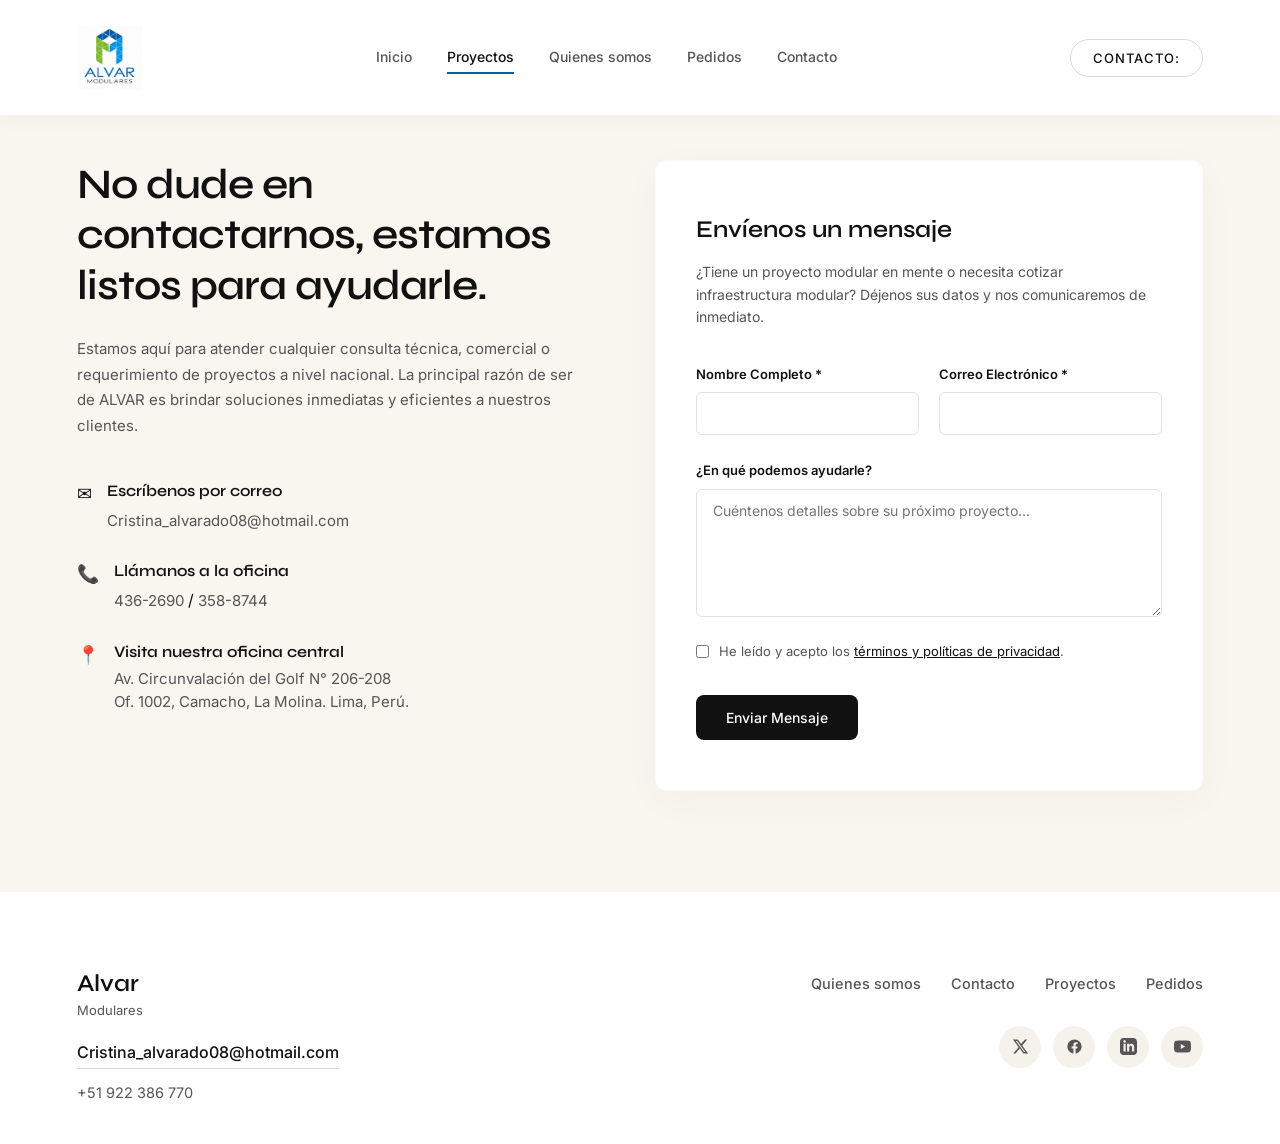
==== contacto.html @ 0c83dfc9 "Primer commit de mi web" ====
<!DOCTYPE html>
<html lang="es">
<head>
    <meta charset="UTF-8">
    <meta name="viewport" content="width=device-width, initial-scale=1.0">
    <title>Contacto – ALVAR MODULARES</title>
    <link rel="stylesheet" href="css/estilo.css">
    <link href="https://fonts.googleapis.com/css2?family=Inter:wght@300;400;500&family=Syne:wght@400;500;600&display=swap" rel="stylesheet">
</head>
<body>

    <header class="navbar">
    <a href="index.html" class="logo">
        <img src="img/alvarmodular.jpeg" alt="Alvar Modulares" class="logo-img" style="mix-blend-mode: multiply;">
    </a>
    <nav class="nav-links">
        <a href="index.html">Inicio</a>
        <a href="proyecto.html" class="active">Proyectos</a> <a href="somos.html">Quienes somos</a>  
        <a href="#">Pedidos</a>
        <a href="contacto.html">Contacto</a>
    </nav>
    <button class="menu-toggle" aria-label="Abrir menú">
        <span class="bar"></span>
        <span class="bar"></span>
        <span class="bar"></span>
    </button>
    <div class="nav-cta">
        <a href="tel:4362690" class="btn-call">contacto:</a>
    </div>
</header>

    <main class="contact-main-wrapper">
        <div class="contact-grid-clean">
            
            <div class="contact-info-column fade-in">
                <h2>No dude en contactarnos, estamos listos para ayudarle.</h2>
                <p class="contact-lead-text">
                    Estamos aquí para atender cualquier consulta técnica, comercial o requerimiento de proyectos a nivel nacional. La principal razón de ser de ALVAR es brindar soluciones inmediatas y eficientes a nuestros clientes.
                </p>
                
                <div class="info-details-list">
                    <div class="info-detail-card">
                        <div class="detail-icon">✉</div>
                        <div class="detail-text">
                            <h4>Escríbenos por correo</h4>
                            <a href="mailto:Cristina_alvarado08@hotmail.com">Cristina_alvarado08@hotmail.com</a>
                        </div>
                    </div>
                    
                    <div class="info-detail-card">
                        <div class="detail-icon">📞</div>
                        <div class="detail-text">
                            <h4>Llámanos a la oficina</h4>
                            <a href="tel:4362690">436-2690</a> / <a href="tel:3588744">358-8744</a>
                        </div>
                    </div>
                    
                    <div class="info-detail-card">
                        <div class="detail-icon">📍</div>
                        <div class="detail-text">
                            <h4>Visita nuestra oficina central</h4>
                            <p>Av. Circunvalación del Golf N° 206-208<br>Of. 1002, Camacho, La Molina. Lima, Perú.</p>
                        </div>
                    </div>
                </div>
            </div>

            <div class="contact-form-column fade-in">
                <div class="form-white-card">
                    <h3>Envíenos un mensaje</h3>
                    <p class="form-instruction">¿Tiene un proyecto modular en mente o necesita cotizar infraestructura modular? Déjenos sus datos y nos comunicaremos de inmediato.</p>
                    
                    <form action="#" class="clean-inputs-form">
                        <div class="form-inputs-row">
                            <div class="input-group-clean">
                                <label for="your-name">Nombre Completo *</label>
                                <input type="text" id="your-name" required>
                            </div>
                            <div class="input-group-clean">
                                <label for="your-email">Correo Electrónico *</label>
                                <input type="email" id="your-email" required>
                            </div>
                        </div>

                        <div class="input-group-clean" style="margin-top: 25px;">
                            <label for="your-message">¿En qué podemos ayudarle?</label>
                            <textarea id="your-message" rows="6" placeholder="Cuéntenos detalles sobre su próximo proyecto..."></textarea>
                        </div>

                        <div class="privacy-checkbox-wrapper">
                            <input type="checkbox" id="privacy-check" required>
                            <label for="privacy-check">He leído y acepto los <a href="#">términos y políticas de privacidad</a>.</label>
                        </div>

                        <button type="submit" class="btn-send-message">Enviar Mensaje</button>
                    </form>
                </div>
            </div>

        </div>
    </main>

    <footer class="site-footer">
        <div class="footer-container">
            <div class="footer-left">
                <div class="footer-logo">
                    Alvar<br><span>Modulares</span>
                </div>
                <div class="footer-contact">
                    <a href="mailto:Cristina_alvarado08@hotmail.com" class="footer-link-underline">Cristina_alvarado08@hotmail.com</a>
                    <a href="tel:4362690" class="footer-phone">+51 922 386 770</a>
                </div>
            </div>
            <div class="footer-right">
                <nav class="footer-nav">
                    <a href="somos.html">Quienes somos</a>  
                    <a href="contacto.html">Contacto</a>
                    <a href="proyecto.html">Proyectos</a> 
                    <a href="#">Pedidos</a>
                </nav>
                <div class="footer-socials">
                    <a href="#" aria-label="X">
                        <svg viewBox="0 0 24 24" fill="currentColor"><path d="M18.244 2.25h3.308l-7.227 8.26 8.502 11.24H16.17l-5.214-6.817L4.99 21.75H1.68l7.73-8.835L1.254 2.25H8.08l4.713 6.231zm-1.161 17.52h1.833L7.084 4.126H5.117z"/></svg>
                    </a>
                    <a href="#" aria-label="Facebook">
                        <svg viewBox="0 0 24 24" fill="currentColor"><path d="M22 12c0-5.523-4.477-10-10-10S2 6.477 2 12c0 4.991 3.657 9.128 8.438 9.878v-6.987h-2.54V12h2.54V9.797c0-2.506 1.492-3.89 3.777-3.89 1.094 0 2.238.195 2.238.195v2.46h-1.26c-1.243 0-1.63.771-1.63 1.562V12h2.773l-.443 2.89h-2.33v6.988C18.343 21.128 22 16.991 22 12z"/></svg>
                    </a>
                    <a href="#" aria-label="LinkedIn">
                        <svg viewBox="0 0 24 24" fill="currentColor"><path d="M19 0h-14c-2.761 0-5 2.239-5 5v14c0 2.761 2.239 5 5 5h14c2.762 0 5-2.239 5-5v-14c0-2.761-2.238-5-5-5zm-11 19h-3v-11h3v11zm-1.5-12.268c-.966 0-1.75-.79-1.75-1.764s.784-1.764 1.75-1.764 1.75.79 1.75 1.764-.783 1.764-1.75 1.764zm13.5 12.268h-3v-5.604c0-3.368-4-3.113-4 0v5.604h-3v-11h3v1.765c1.396-2.586 7-2.777 7 2.476v6.759z"/></svg>
                    </a>
                    <a href="#" aria-label="YouTube">
                        <svg viewBox="0 0 24 24" fill="currentColor"><path d="M23.498 6.186a3.016 3.016 0 0 0-2.122-2.136C19.505 3.545 12 3.545 12 3.545s-7.505 0-9.377.505A3.017 3.017 0 0 0 .502 6.186C0 8.07 0 12 0 12s0 3.93 .502 5.814a3.016 3.016 0 0 0 2.122 2.136c1.871.505 9.376.505 9.376.505s7.505 0 9.377-.505a3.015 3.015 0 0 0 2.122-2.136C24 15.93 24 12 24 12s0-3.93-.502-5.814zM9.545 15.568V8.432L15.818 12l-6.273 3.568z"/></svg>
                    </a>
                </div>
            </div>
        </div>
    </footer>

    <script src="js/script.js"></script>
</body>
</html>
---- css/estilo.css ----
/* ==========================================================================
   1. VARIABLES DE MARCA - MODO CLARO PREMIUM (FIEL A TU EJEMPLO)
   ========================================================================== */
:root {
    /* Paleta Cromática del Manual de Identidad de ALVAR */
    --color-azul-principal: #0061A5;  /* Azul corporativo base (C:94 M:64 Y:6) */
    --color-verde-alvar:     #86C326;  /* Verde del lado izquierdo (C:52 M:0 Y:100) */
    --color-celeste-hover:   #0090E0;  /* Celeste brillante para interacciones */
    
    /* Configuración de Luces y Fondos Claros (Como tu captura) */
    --color-bg-light:        #f9f6f0;  /* Fondo hueso/crema suave de la web */
    --color-bg-card:         #ffffff;  /* Tarjetas blancas puras que flotan encima */
    --color-text-dark:       #111111;  /* Títulos y textos principales en negro */
    --color-text-muted:      #555555;  /* Párrafos y descripciones en gris legible */
    
    /* Fuentes Tipográficas */
    --font-headings: 'Syne', sans-serif;
    --font-body: 'Inter', sans-serif;
}

/* ==========================================================================
   2. REINICIO DE ESTILOS & AJUSTES GLOBALES
   ========================================================================== */
* {
    margin: 0;
    padding: 0;
    box-sizing: border-box;
}

html {
    scroll-behavior: smooth;
    background-color: var(--color-bg-light);
}

body {
    font-family: var(--font-body);
    background-color: var(--color-bg-light);
    color: var(--color-text-dark);
    line-height: 1.6;
    overflow-x: hidden;
    -webkit-font-smoothing: antialiased;
}

a {
    color: inherit;
    text-decoration: none;
}

img {
    max-width: 100%;
    height: auto;
    display: block;
}

/* ==========================================================================
   3. MOTOR DE ANIMACIÓN POR SCROLL (JS INTERSECTION OBSERVER)
   ========================================================================== */
.fade-in {
    opacity: 0;
    transform: translateY(30px);
    transition: opacity 0.8s cubic-bezier(0.25, 1, 0.5, 1), 
                transform 0.8s cubic-bezier(0.25, 1, 0.5, 1);
}

.fade-in.visible {
    opacity: 1;
    transform: translateY(0);
}

.fade-in-reveal {
    opacity: 0;
    transform: scale(0.98) translateY(40px);
    transition: opacity 1s cubic-bezier(0.25, 1, 0.5, 1), 
                transform 1s cubic-bezier(0.25, 1, 0.5, 1);
}

.fade-in-reveal.visible {
    opacity: 1;
    transform: scale(1) translateY(0);
}

/* ==========================================================================
   4. BARRA DE NAVEGACIÓN (NAVBAR INTEGRADA EN OSCURO)
   ========================================================================== */
.navbar {
    position: fixed;
    top: 0;
    left: 0;
    width: 100%;
    z-index: 1000;
    display: flex;
    justify-content: space-between;
    align-items: center;
    padding: 25px 6%;
    background-color: #ffffff !important; /* Forzamos blanco puro en todas las páginas */
    box-shadow: 0 2px 20px rgba(0, 0, 0, 0.04); /* Añade una sombra sutil premium para separar del fondo */
    border-bottom: 1px solid rgba(0, 0, 0, 0.05);
}

.logo {
    font-family: var(--font-headings);
    font-size: 20px;
    font-weight: 600;
    line-height: 1;
    letter-spacing: -0.5px;
    color: var(--color-text-dark);
}

.logo span {
    font-size: 11px;
    font-family: var(--font-body);
    font-weight: 400;
    color: var(--color-azul-principal); /* Tu azul corporativo en el logo */
    letter-spacing: 1px;
    text-transform: uppercase;
}

.nav-links {
    display: flex;
    gap: 35px;
}

.nav-links a {
    font-size: 14px;
    font-weight: 500;
    color: var(--color-text-muted);
    transition: color 0.3s ease;
    position: relative;
    padding: 5px 0;
}

.nav-links a:hover, 
.nav-links a.active {
    color: var(--color-text-dark);
}

/* Línea sutil debajo del link activo en tu azul de marca */
.nav-links a.active::after {
    content: '';
    position: absolute;
    bottom: 0;
    left: 0;
    width: 100%;
    height: 2px;
    background-color: var(--color-azul-principal);
}

.btn-call {
    font-size: 13px;
    text-transform: uppercase;
    letter-spacing: 1px;
    color: var(--color-text-dark);
    border: 1px solid rgba(0, 0, 0, 0.15);
    padding: 10px 22px;
    border-radius: 50px;
    transition: background-color 0.3s, border-color 0.3s, color 0.3s;
    font-weight: 500;
}

.btn-call:hover {
    background-color: var(--color-text-dark);
    border-color: var(--color-text-dark);
    color: #ffffff;
}

/* ==========================================================================
   5. SECCIÓN PORTADA (HERO CON CONTRASTE ADAPTADO)
   ========================================================================== */
.hero {
    position: relative;
    height: 100vh;
    display: flex;
    align-items: center;
    padding: 0 6%;
    background-image: linear-gradient(rgba(0, 0, 0, 0.45), rgba(0, 0, 0, 0.35)), 
                      url('../img/inicio.jpg'); /* Ruta corregida para tu estructura */
    background-size: cover;
    background-position: center;
}
.hero-content {
    max-width: 800px;
    z-index: 2;
}

.hero-content .subtitle {
    font-family: var(--font-body);
    font-size: 13px;
    font-weight: 600;
    letter-spacing: 4px;
    color: #ffffff;
    padding: 4px 12px;
    border-radius: 4px;
    display: inline-block;
    margin-bottom: 20px;
    text-transform: uppercase;
}

.hero-content h1 {
    font-family: var(--font-headings);
    font-size: 64px;
    font-weight: 600;
    line-height: 1.1;
    letter-spacing: -2px;
    color: #ffffff;
    margin-bottom: 35px;
    text-shadow: 0 2px 10px rgba(0,0,0,0.2);
}

.btn-discover {
    display: inline-flex;
    align-items: center;
    gap: 15px;
    font-size: 15px;
    font-weight: 500;
    color: #ffffff;
    border-bottom: 1px solid #ffffff;
    padding-bottom: 6px;
    transition: color 0.3s, border-color 0.3s;
}

.btn-discover .arrow {
    transition: transform 0.3s;
}

.btn-discover:hover {
    color: var(--color-verde-alvar);
    border-color: var(--color-verde-alvar);
}

.btn-discover:hover .arrow {
    transform: translateX(5px);
}

/* ==========================================================================
   6. SECCIÓN MISIÓN Y VISIÓN (TARJETAS BLANCAS FLOTANTES)
   ========================================================================== */
.services {
    padding: 120px 6% 80px 6%;
    display: grid;
    grid-template-columns: 1fr 1fr;
    gap: 40px;
    max-width: 1300px;
    margin: 0 auto;
}

.service-card {
    background-color: var(--color-bg-card); /* Blanco puro flotante */
    border: 1px solid rgba(0, 0, 0, 0.03);
    padding: 55px 45px;
    border-radius: 16px;
    display: flex;
    flex-direction: column;
    gap: 20px;
    box-shadow: 0 4px 30px rgba(0, 0, 0, 0.02); /* Sombra sutil premium */
    transition: transform 0.3s cubic-bezier(0.25, 1, 0.5, 1), box-shadow 0.3s;
}

.service-card:hover {
    transform: translateY(-6px);
    box-shadow: 0 15px 40px rgba(0, 97, 165, 0.06); /* Destello sutil azul */
}

.service-icon {
    width: 46px;
    height: 46px;
    color: var(--color-azul-principal); /* Iconos en tu azul real */
    margin-bottom: 10px;
}

.service-text h3 {
    font-family: var(--font-headings);
    font-size: 26px;
    font-weight: 600;
    color: var(--color-text-dark);
    margin-bottom: 14px;
    letter-spacing: -0.5px;
}

.service-text p {
    color: var(--color-text-muted);
    font-size: 15.5px;
    line-height: 1.75;
    font-weight: 400;
}

/* ==========================================================================
   7. SECCIÓN MANIFIESTO OPERATIVO (TEXTOS LIMPIOS Y AMPLIOS)
   ========================================================================== */
.concept {
    padding: 100px 6%;
    background-color: rgba(0, 0, 0, 0.015); /* Contraste sutil */
    border-top: 1px solid rgba(0,0,0,0.02);
    border-bottom: 1px solid rgba(0,0,0,0.02);
}

.concept-container {
    max-width: 1200px;
    margin: 0 auto;
}

.concept-content {
    display: grid;
    grid-template-columns: 1fr 1.1fr;
    gap: 80px;
    align-items: start;
}

.concept-left h2 {
    font-family: var(--font-headings);
    font-size: 44px;
    font-weight: 600;
    line-height: 1.2;
    color: var(--color-text-dark);
    letter-spacing: -1.5px;
}

.concept-right p {
    font-size: 16.5px;
    line-height: 1.85;
    color: var(--color-text-muted);
    font-weight: 400;
}

/* Imagen grande con bordes estilizados */
.reveal-img {
    width: 100%;
    height: 550px;
    object-fit: cover;
    border-radius: 16px;
    box-shadow: 0 10px 40px rgba(0,0,0,0.04);
}

/* ==========================================================================
   8. PORTAFOLIO DE PROYECTOS (TARJETAS INTEGRADAS AL NUEVO LOOK)
   ========================================================================== */
.projects {
    padding: 120px 6%;
    max-width: 1300px;
    margin: 0 auto;
}

.projects-header {
    margin-bottom: 60px;
}

.projects-header h2 {
    font-family: var(--font-headings);
    font-size: 48px;
    font-weight: 600;
    letter-spacing: -1.5px;
    color: var(--color-text-dark);
    margin-bottom: 12px;
}

.projects-header p {
    color: var(--color-text-muted);
    font-size: 16px;
    font-weight: 400;
}

.projects-grid {
    display: grid;
    grid-template-columns: repeat(3, 1fr);
    gap: 30px;
}

.project-card {
    background-color: var(--color-bg-card); /* Tarjeta Blanca */
    border: 1px solid rgba(0, 0, 0, 0.03);
    border-radius: 14px;
    overflow: hidden;
    display: flex;
    flex-direction: column;
    box-shadow: 0 4px 25px rgba(0, 0, 0, 0.015);
    transition: transform 0.3s ease, box-shadow 0.3s;
}

.project-card:hover {
    transform: translateY(-6px);
    box-shadow: 0 15px 35px rgba(0, 0, 0, 0.05);
}

.project-img-container {
    height: 250px;
    overflow: hidden;
}

.project-img-container img {
    width: 100%;
    height: 100%;
    object-fit: cover;
    transition: transform 0.5s ease;
}

.project-card:hover .project-img-container img {
    transform: scale(1.04);
}

.project-content-box {
    padding: 30px;
    display: flex;
    flex-direction: column;
    gap: 15px;
    flex-grow: 1;
}

.project-content-box h3 {
    font-family: var(--font-headings);
    font-size: 21px;
    font-weight: 600;
    color: var(--color-text-dark);
}

.project-content-box p {
    font-size: 14.5px;
    color: var(--color-text-muted);
    font-weight: 400;
    line-height: 1.65;
}

.view-project-link {
    font-size: 13px;
    font-weight: 600;
    text-transform: uppercase;
    letter-spacing: 1px;
    color: var(--color-azul-principal); /* Links en azul corporativo */
    margin-top: auto;
    display: inline-block;
    transition: color 0.3s;
}

.view-project-link:hover {
    color: var(--color-verde-alvar);
}

.projects-footer {
    text-align: center;
    margin-top: 60px;
}

.btn-view-all {
    display: inline-block;
    padding: 15px 38px;
    border: 1px solid var(--color-text-dark);
    background-color: transparent;
    color: var(--color-text-dark);
    border-radius: 50px;
    font-size: 14px;
    font-weight: 600;
    transition: background-color 0.3s, color 0.3s;
}

.btn-view-all:hover {
    background-color: var(--color-text-dark);
    color: #ffffff;
}

/* ==========================================================================
   9. PIE DE PÁGINA CLARO (FOOTER ESTILIZADO)
   ========================================================================== */
.site-footer {
    background-color: #ffffff; /* Footer integrado en blanco puro */
    padding: 80px 6% 40px 6%;
    border-top: 1px solid rgba(0, 0, 0, 0.04);
}

.footer-container {
    max-width: 1300px;
    margin: 0 auto;
    display: flex;
    justify-content: space-between;
    align-items: flex-start;
    flex-wrap: wrap;
    gap: 50px;
}

.footer-logo {
    font-family: var(--font-headings);
    font-size: 24px;
    font-weight: 600;
    line-height: 1;
    color: var(--color-text-dark);
    margin-bottom: 20px;
}

.footer-logo span {
    font-size: 13px;
    font-family: var(--font-body);
    font-weight: 400;
    color: var(--color-text-muted);
}

.footer-contact {
    display: flex;
    flex-direction: column;
    gap: 12px;
}

.footer-link-underline {
    font-size: 16px;
    color: var(--color-text-dark);
    font-weight: 500;
    border-bottom: 1px solid rgba(0, 0, 0, 0.15);
    padding-bottom: 2px;
    display: inline-block;
    transition: color 0.3s, border-color 0.3s;
}

.footer-link-underline:hover {
    color: var(--color-azul-principal);
    border-color: var(--color-azul-principal);
}

.footer-phone {
    font-size: 14.5px;
    color: var(--color-text-muted);
    font-weight: 400;
}

.footer-right {
    display: flex;
    flex-direction: column;
    gap: 30px;
    align-items: flex-end;
}

.footer-nav {
    display: flex;
    gap: 30px;
}

.footer-nav a {
    font-size: 14.5px;
    font-weight: 500;
    color: var(--color-text-muted);
    transition: color 0.3s;
}

.footer-nav a:hover {
    color: var(--color-text-dark);
}

.footer-socials {
    display: flex;
    gap: 12px;
}

.footer-socials a {
    width: 42px;
    height: 42px;
    background-color: #f5f2eb;
    border-radius: 50px;
    display: flex;
    justify-content: center;
    align-items: center;
    color: var(--color-text-muted);
    transition: color 0.3s, background-color 0.3s, transform 0.2s;
}

.footer-socials a svg {
    width: 17px;
    height: 17px;
}

.footer-socials a:hover {
    background-color: var(--color-azul-principal);
    color: #ffffff;
    transform: scale(1.05);
}

/* ==========================================================================
   10. CONTROL RESPONSIVO COMPLETO
   ========================================================================== */
@media (max-width: 992px) {
    .projects-grid { grid-template-columns: repeat(2, 1fr); }
    .hero-content h1 { font-size: 48px; }
    .concept-content { grid-template-columns: 1fr; gap: 40px; }
    .services { grid-template-columns: 1fr; padding: 80px 6% 40px 6%; }
    .footer-right { align-items: flex-start; }
}

@media (max-width: 768px) {
    .navbar { padding: 20px 4%; }
    .nav-links, .nav-cta { display: none; } /* Oculta menú en móviles */
    .projects-grid { grid-template-columns: 1fr; }
    .hero-content h1 { font-size: 36px; }
    .concept-left h2 { font-size: 30px; }
    .footer-nav { flex-direction: column; gap: 15px; }
    .reveal-img { height: 350px; }
    .service-card { padding: 40px 30px; }
}
/* ==========================================================================
   11. DISEÑO EXCLUSIVO: MAQUETACIÓN DE CONTACTO PREMIUM (MODO CLARO)
   ========================================================================== */
.contact-main-wrapper {
    padding: 160px 6% 100px 6%;
    width: 100%;
}

.contact-grid-clean {
    max-width: 1200px;
    margin: 0 auto;
    display: grid;
    grid-template-columns: 1fr 1.1fr; /* Divide la pantalla de forma equilibrada */
    gap: 80px;
    align-items: start;
}

/* Columna Izquierda: Información de la Empresa */
.contact-info-column h2 {
    font-family: var(--font-headings);
    font-size: 42px;
    font-weight: 600;
    line-height: 1.2;
    color: var(--color-text-dark);
    margin-bottom: 25px;
    letter-spacing: -1px;
}

.contact-lead-text {
    font-family: var(--font-body);
    font-size: 15px;
    line-height: 1.7;
    color: var(--color-text-muted);
    margin-bottom: 40px;
}

.info-details-list {
    display: flex;
    flex-direction: column;
    gap: 25px;
}

.info-detail-card {
    display: flex;
    gap: 15px;
    align-items: start;
}

.detail-icon {
    font-size: 18px;
    color: var(--color-text-dark);
    margin-top: 2px;
}

.detail-text h4 {
    font-family: var(--font-headings);
    font-size: 16px;
    font-weight: 600;
    color: var(--color-text-dark);
    margin-bottom: 4px;
}

.detail-text a, .detail-text p {
    font-family: var(--font-body);
    font-size: 15px;
    color: var(--color-text-muted);
    line-height: 1.5;
}

.detail-text a:hover {
    color: var(--color-azul-principal);
    text-decoration: underline;
}

/* Columna Derecha: Tarjeta Blanca Flotante del Formulario */
.form-white-card {
    background-color: var(--color-bg-card) !important; /* Blanco puro */
    border-radius: 12px;
    padding: 50px 40px;
    box-shadow: 0 10px 40px rgba(0, 0, 0, 0.03); /* Sombra suave idéntica al ejemplo */
    border: 1px solid rgba(0, 0, 0, 0.02);
}

.form-white-card h3 {
    font-family: var(--font-headings);
    font-size: 24px;
    font-weight: 600;
    color: var(--color-text-dark);
    margin-bottom: 12px;
}

.form-instruction {
    font-family: var(--font-body);
    font-size: 14px;
    line-height: 1.6;
    color: var(--color-text-muted);
    margin-bottom: 35px;
}

/* Estructuración de los Inputs */
.form-inputs-row {
    display: grid;
    grid-template-columns: 1fr 1fr;
    gap: 20px;
}

.input-group-clean {
    display: flex;
    flex-direction: column;
    gap: 8px;
}

.input-group-clean label {
    font-family: var(--font-body);
    font-size: 13px;
    font-weight: 600;
    color: var(--color-text-dark);
}

.input-group-clean input, 
.input-group-clean textarea {
    width: 100%;
    border: 1px solid #e2e2e2;
    border-radius: 6px;
    padding: 12px 16px;
    font-family: var(--font-body);
    font-size: 14px;
    color: var(--color-text-dark);
    outline: none;
    background-color: #ffffff;
    transition: border-color 0.3s;
}

.input-group-clean input:focus, 
.input-group-clean textarea:focus {
    border-color: var(--color-azul-principal); /* Borde azul de marca al seleccionar */
}

/* Checkbox de Privacidad */
.privacy-checkbox-wrapper {
    display: flex;
    align-items: start;
    gap: 10px;
    margin: 25px 0 35px 0;
}

.privacy-checkbox-wrapper input {
    margin-top: 3px;
}

.privacy-checkbox-wrapper label {
    font-family: var(--font-body);
    font-size: 13px;
    color: var(--color-text-muted);
    line-height: 1.4;
}

.privacy-checkbox-wrapper label a {
    color: var(--color-text-dark);
    text-decoration: underline;
}

/* Botón de Enviar Mensaje Premium */
.btn-send-message {
    background-color: var(--color-text-dark) !important; /* Fondo negro como la demo */
    color: #ffffff !important;
    font-family: var(--font-body);
    font-weight: 500;
    font-size: 14px;
    border: none;
    padding: 14px 30px;
    border-radius: 8px;
    cursor: pointer;
    transition: opacity 0.3s;
}

.btn-send-message:hover {
    opacity: 0.9;
}

/* Control Responsivo de la Grilla */
@media (max-width: 992px) {
    .contact-grid-clean { grid-template-columns: 1fr; gap: 50px; }
    .form-inputs-row { grid-template-columns: 1fr; gap: 20px; }
    .form-white-card { padding: 30px 20px; }
}
.logo {
    display: flex;
    align-items: center;
    text-decoration: none;
}
.logo-img {
    height: 65px;  
    width: auto;  
    display: block;
    object-fit: contain;
    mix-blend-mode: multiply; /* ¡Este truco elimina el recuadro blanco! */
}
/* ==========================================================================
   10. CONTROL RESPONSIVO & MENÚ HAMBURGUESA MÓVIL
   ========================================================================== */

/* Inicialmente ocultamos el botón de tres rayas en pantallas de escritorio */
.menu-toggle {
    display: none;
    flex-direction: column;
    gap: 5px;
    background: transparent;
    border: none;
    cursor: pointer;
    padding: 5px;
    z-index: 1100;
}

.menu-toggle .bar {
    width: 25px;
    height: 2px;
    background-color: var(--color-text-dark);
    transition: all 0.3s ease;
}
/* ==========================================================================
   10. CONTROL RESPONSIVO & MENÚ HAMBURGUESA MÓVIL
   ========================================================================== */

/* 1. CONFIGURACIÓN INICIAL (Aplica para PC y Escritorio) */
/* ==========================================================================
   10. CONTROL RESPONSIVO GENERAL (Escritorio, Tablets y Computadoras)
   ========================================================================== */
@media (max-width: 992px) {
    .projects-grid { grid-template-columns: repeat(2, 1fr); }
    .hero-content h1 { font-size: 48px; }
    .concept-content { grid-template-columns: 1fr; gap: 40px; }
    .services { grid-template-columns: 1fr; padding: 80px 6% 40px 6%; }
    .footer-right { align-items: flex-start; }
}

@media (max-width: 768px) {
    .navbar { padding: 20px 4%; }
    .nav-links, .nav-cta { display: none; } /* Oculta menú horizontal en móviles viejos */
    .projects-grid { grid-template-columns: 1fr; }
    .hero-content h1 { font-size: 36px; }
    .concept-left h2 { font-size: 30px; }
    .footer-nav { flex-direction: column; gap: 15px; }
    .reveal-img { height: 350px; }
    .service-card { padding: 40px 30px; }
}

/* ==========================================================================
   11. MAQUETACIÓN RESPONSIVA DE CONTACTO
   ========================================================================== */
@media (max-width: 992px) {
    .contact-grid-clean { grid-template-columns: 1fr; gap: 50px; }
    .form-inputs-row { grid-template-columns: 1fr; gap: 20px; }
    .form-white-card { padding: 30px 20px; }
}

/* ==========================================================================
   12. SISTEMA INTERACTIVO: MENÚ HAMBURGUESA & SOBERANÍA MÓVIL
   ========================================================================== */

/* 1. Configuración del botón en PC (Oculto) */
.menu-toggle {
    display: none; 
    flex-direction: column;
    gap: 5px;
    background: transparent;
    border: none;
    cursor: pointer;
    padding: 5px;
    z-index: 1100;
}

.menu-toggle .bar {
    width: 25px;
    height: 2px;
    background-color: var(--color-text-dark);
    transition: all 0.3s ease;
}

/* 2. Activación exclusiva en pantallas móviles y tablets */
@media (max-width: 992px) {
    .navbar {
        padding: 20px 5%;
    }

    .menu-toggle {
        display: flex; /* Aparece el botón de tres líneas */
    }

    .nav-cta {
        display: none; /* Se oculta el botón de llamada para dar espacio */
    }

    /* Menú lateral desplegable */
    .nav-links {
        position: fixed;
        top: 0;
        right: -100%; 
        width: 70%;   
        height: 100vh;
        background-color: #ffffff !important; 
        box-shadow: -10px 0 30px rgba(0,0,0,0.1);
        display: flex !important; 
        flex-direction: column !important;
        align-items: flex-start;
        justify-content: center;
        padding: 80px 10%;
        gap: 35px;
        transition: right 0.4s cubic-bezier(0.25, 1, 0.5, 1);
        z-index: 1050;
    }

    .nav-links a {
        font-size: 20px; 
        font-weight: 500;
        color: var(--color-text-dark) !important; 
        display: block;
        width: 100%;
        padding: 10px 0;
    }

    .nav-links.open {
        right: 0 !important; /* Entra a la pantalla al hacer clic */
    }

    /* Animación de la hamburguesa a 'X' */
    .menu-toggle.open .bar:nth-child(1) { transform: translateY(7px) rotate(45deg); }
    .menu-toggle.open .bar:nth-child(2) { opacity: 0; }
    .menu-toggle.open .bar:nth-child(3) { transform: translateY(-7px) rotate(-45deg); }

    /* ==========================================================================
       ADAPTACIÓN EXCLUSIVA PARA QUIÉNES SOMOS (somos.html) EN MÓVILES
       ========================================================================== */
    .about-hero {
        padding: 120px 6% 60px 6% !important; 
    }
    .about-hero h1 {
        font-size: 32px !important; 
    }
    .stats-container {
        grid-template-columns: 1fr !important;
        gap: 30px !important;
    }
    .stat-item .stat-number {
        font-size: 38px !important; 
    }
    .manifesto-container.style-grid {
        grid-template-columns: 1fr !important;
        gap: 30px !important;
    }
    .manifesto-left h2 {
        font-size: 28px !important; 
    }
    .concept-image-wrapper img {
        height: 280px !important; 
    }
    .about-values {
        grid-template-columns: 1fr !important;
        gap: 20px !important;
        padding: 20px 6% 60px 6% !important;
    }
    .team-grid {
        grid-template-columns: 1fr !important;
        gap: 25px !important;
    }
    .team-header h2 {
        font-size: 30px !important;
    }
} /* <- ¡Esta llave cierra de forma correcta todo el entorno móvil de la sección 12! */

/* Adaptación para la página de Proyectos en Celular */
    .project-info-grid {
        grid-template-columns: 1fr !important;
        gap: 30px !important;
    }
    .project-hero-card {
        height: 40vh !important;
        padding: 20px !important;
    }
    .project-hero-card h3 {
        font-size: 26px !important;
    }
    /* Adaptación para la grilla del catálogo de pedidos en celular */
    .catalog-grid {
        grid-template-columns: 1fr !important;
        gap: 30px !important;
    }
    /* Efecto hover para el cuadrito de zoom en el catálogo */
.btn-zoom:hover {
    transform: scale(1.1) !important;
    background-color: #ffffff !important;
}
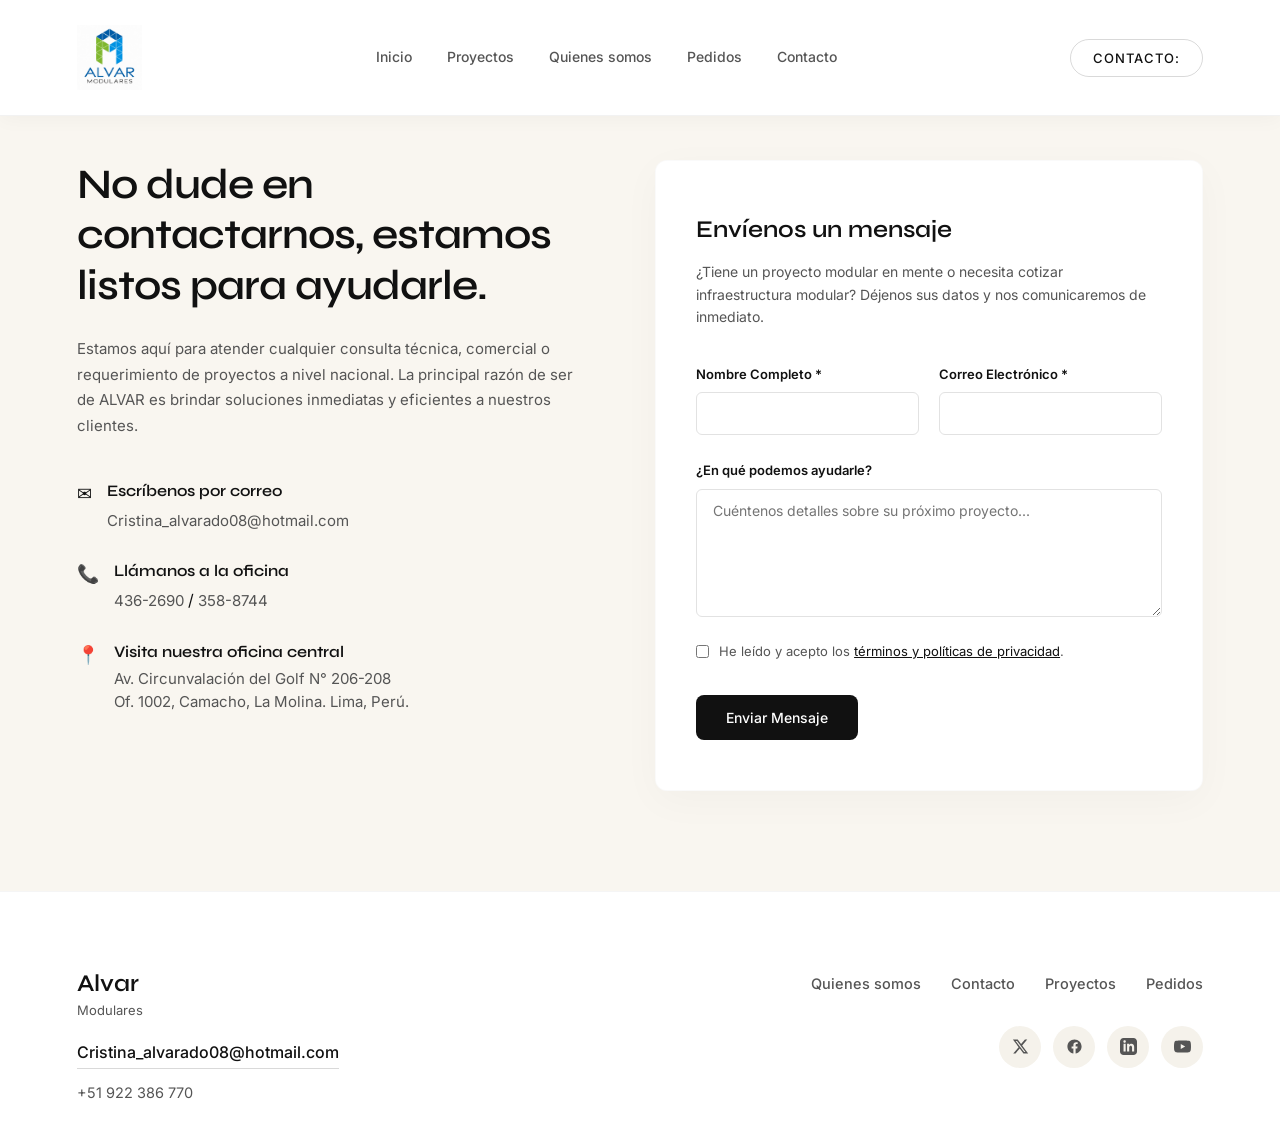
==== commit 75d38398: "un texto corto de lo que cambiaste" ====
--- a/contacto.html
+++ b/contacto.html
@@ -15,13 +15,14 @@
     </a>
     <nav class="nav-links">
         <a href="index.html">Inicio</a>
-        <a href="proyecto.html" class="active">Proyectos</a> <a href="somos.html">Quienes somos</a>  
-        <a href="#">Pedidos</a>
+        <a href="proyecto.html">Proyectos</a> 
+        <a href="somos.html">Quienes somos</a>  
+        <a href="pedido.html">Pedidos</a>
         <a href="contacto.html">Contacto</a>
     </nav>
     <button class="menu-toggle" aria-label="Abrir menú">
         <span class="bar"></span>
-        <span class="bar"></span>
+        <span class="bar"></span>ñ
         <span class="bar"></span>
     </button>
     <div class="nav-cta">
@@ -103,9 +104,7 @@
     <footer class="site-footer">
         <div class="footer-container">
             <div class="footer-left">
-                <div class="footer-logo">
-                    Alvar<br><span>Modulares</span>
-                </div>
+                <div class="footer-logo">Alvar<br><span>Modulares</span></div>
                 <div class="footer-contact">
                     <a href="mailto:Cristina_alvarado08@hotmail.com" class="footer-link-underline">Cristina_alvarado08@hotmail.com</a>
                     <a href="tel:4362690" class="footer-phone">+51 922 386 770</a>
@@ -116,21 +115,13 @@
                     <a href="somos.html">Quienes somos</a>  
                     <a href="contacto.html">Contacto</a>
                     <a href="proyecto.html">Proyectos</a> 
-                    <a href="#">Pedidos</a>
+                    <a href="pedido.html">Pedidos</a>
                 </nav>
                 <div class="footer-socials">
-                    <a href="#" aria-label="X">
-                        <svg viewBox="0 0 24 24" fill="currentColor"><path d="M18.244 2.25h3.308l-7.227 8.26 8.502 11.24H16.17l-5.214-6.817L4.99 21.75H1.68l7.73-8.835L1.254 2.25H8.08l4.713 6.231zm-1.161 17.52h1.833L7.084 4.126H5.117z"/></svg>
-                    </a>
-                    <a href="#" aria-label="Facebook">
-                        <svg viewBox="0 0 24 24" fill="currentColor"><path d="M22 12c0-5.523-4.477-10-10-10S2 6.477 2 12c0 4.991 3.657 9.128 8.438 9.878v-6.987h-2.54V12h2.54V9.797c0-2.506 1.492-3.89 3.777-3.89 1.094 0 2.238.195 2.238.195v2.46h-1.26c-1.243 0-1.63.771-1.63 1.562V12h2.773l-.443 2.89h-2.33v6.988C18.343 21.128 22 16.991 22 12z"/></svg>
-                    </a>
-                    <a href="#" aria-label="LinkedIn">
-                        <svg viewBox="0 0 24 24" fill="currentColor"><path d="M19 0h-14c-2.761 0-5 2.239-5 5v14c0 2.761 2.239 5 5 5h14c2.762 0 5-2.239 5-5v-14c0-2.761-2.238-5-5-5zm-11 19h-3v-11h3v11zm-1.5-12.268c-.966 0-1.75-.79-1.75-1.764s.784-1.764 1.75-1.764 1.75.79 1.75 1.764-.783 1.764-1.75 1.764zm13.5 12.268h-3v-5.604c0-3.368-4-3.113-4 0v5.604h-3v-11h3v1.765c1.396-2.586 7-2.777 7 2.476v6.759z"/></svg>
-                    </a>
-                    <a href="#" aria-label="YouTube">
-                        <svg viewBox="0 0 24 24" fill="currentColor"><path d="M23.498 6.186a3.016 3.016 0 0 0-2.122-2.136C19.505 3.545 12 3.545 12 3.545s-7.505 0-9.377.505A3.017 3.017 0 0 0 .502 6.186C0 8.07 0 12 0 12s0 3.93 .502 5.814a3.016 3.016 0 0 0 2.122 2.136c1.871.505 9.376.505 9.376.505s7.505 0 9.377-.505a3.015 3.015 0 0 0 2.122-2.136C24 15.93 24 12 24 12s0-3.93-.502-5.814zM9.545 15.568V8.432L15.818 12l-6.273 3.568z"/></svg>
-                    </a>
+                    <a href="#" aria-label="X"><svg viewBox="0 0 24 24" fill="currentColor"><path d="M18.244 2.25h3.308l-7.227 8.26 8.502 11.24H16.17l-5.214-6.817L4.99 21.75H1.68l7.73-8.835L1.254 2.25H8.08l4.713 6.231zm-1.161 17.52h1.833L7.084 4.126H5.117z"/></svg></a>
+                    <a href="#" aria-label="Facebook"><svg viewBox="0 0 24 24" fill="currentColor"><path d="M22 12c0-5.523-4.477-10-10-10S2 6.477 2 12c0 4.991 3.657 9.128 8.438 9.878v-6.987h-2.54V12h2.54V9.797c0-2.506 1.492-3.89 3.777-3.89 1.094 0 2.238.195 2.238.195v2.46h-1.26c-1.243 0-1.63.771-1.63 1.562V12h2.773l-.443 2.89h-2.33v6.988C18.343 21.128 22 16.991 22 12z"/></svg></a>
+                    <a href="#" aria-label="LinkedIn"><svg viewBox="0 0 24 24" fill="currentColor"><path d="M19 0h-14c-2.761 0-5 2.239-5 5v14c0 2.761 2.239 5 5 5h14c2.762 0 5-2.239 5-5v-14c0-2.761-2.238-5-5-5zm-11 19h-3v-11h3v11zm-1.5-12.268c-.966 0-1.75-.79-1.75-1.764s.784-1.764 1.75-1.764 1.75.79 1.75 1.764-.783 1.764-1.75 1.764zm13.5 12.268h-3v-5.604c0-3.368-4-3.113-4 0v5.604h-3v-11h3v1.765c1.396-2.586 7-2.777 7 2.476v6.759z"/></svg></a>
+                    <a href="#" aria-label="YouTube"><svg viewBox="0 0 24 24" fill="currentColor"><path d="M23.498 6.186a3.016 3.016 0 0 0-2.122-2.136C19.505 3.545 12 3.545 12 3.545s-7.505 0-9.377.505A3.017 3.017 0 0 0 .502 6.186C0 8.07 0 12 0 12s0 3.93 .502 5.814a3.016 3.016 0 0 0 2.122 2.136c1.871.505 9.376.505 9.376.505s7.505 0 9.377-.505a3.015 3.015 0 0 0 2.122-2.136C24 15.93 24 12 24 12s0-3.93-.502-5.814zM9.545 15.568V8.432L15.818 12l-6.273 3.568z"/></svg></a>
                 </div>
             </div>
         </div>
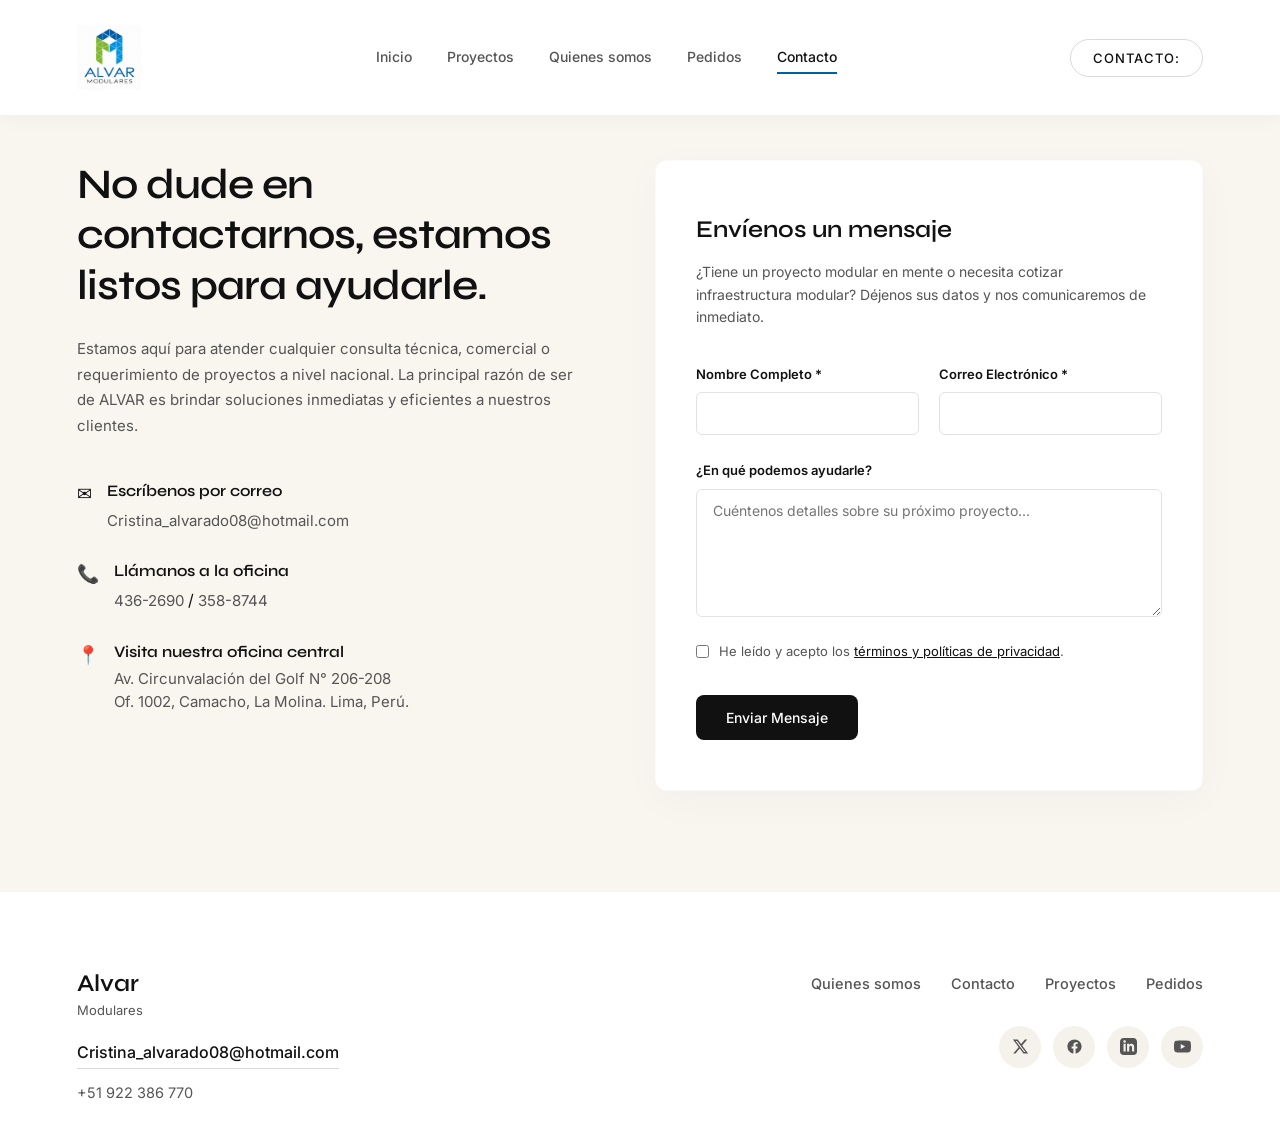
==== commit 26f867c1: "holaxd" ====
--- a/contacto.html
+++ b/contacto.html
@@ -9,22 +9,24 @@
 </head>
 <body>
 
-    <header class="navbar">
+   <header class="navbar">
     <a href="index.html" class="logo">
         <img src="img/alvarmodular.jpeg" alt="Alvar Modulares" class="logo-img" style="mix-blend-mode: multiply;">
     </a>
+    
     <nav class="nav-links">
-        <a href="index.html">Inicio</a>
-        <a href="proyecto.html">Proyectos</a> 
-        <a href="somos.html">Quienes somos</a>  
-        <a href="pedido.html">Pedidos</a>
-        <a href="contacto.html">Contacto</a>
-    </nav>
+    <a href="index.html">Inicio</a>
+    <a href="proyecto.html">Proyectos</a>
+    <a href="somos.html">Quienes somos</a>  
+    <a href="pedido.html">Pedidos</a>
+    <a href="contacto.html" class="active">Contacto</a> </nav>
+    
     <button class="menu-toggle" aria-label="Abrir menú">
         <span class="bar"></span>
-        <span class="bar"></span>ñ
+        <span class="bar"></span>
         <span class="bar"></span>
     </button>
+
     <div class="nav-cta">
         <a href="tel:4362690" class="btn-call">contacto:</a>
     </div>
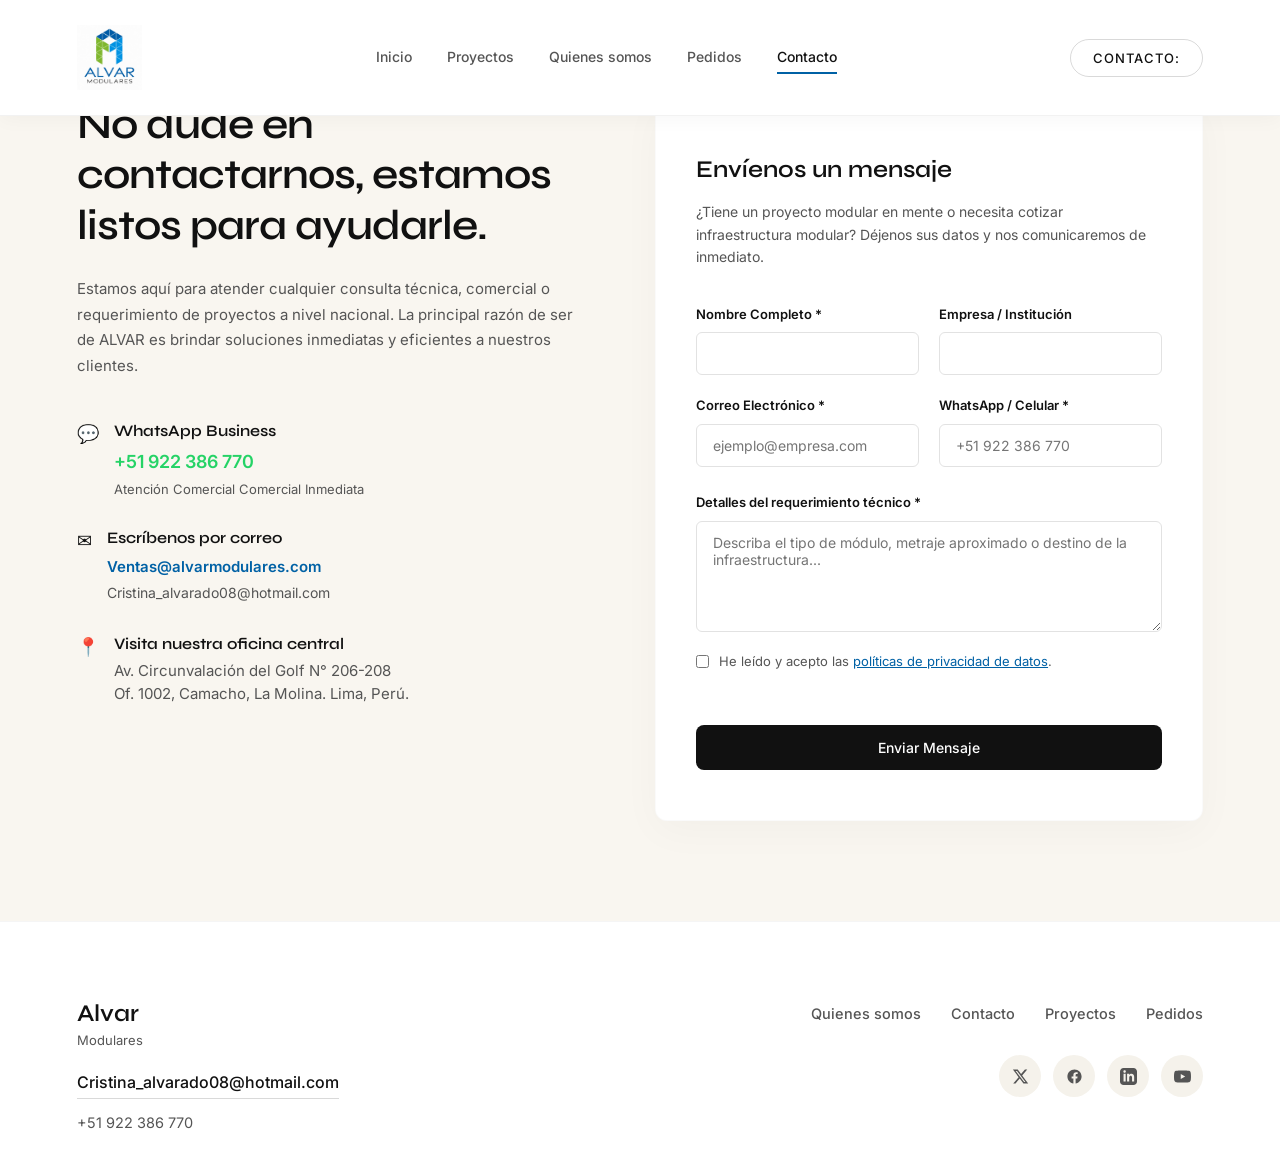
==== commit 2a7241d4: "Formulario de contacto blindado con validaciones avanzadas" ====
--- a/contacto.html
+++ b/contacto.html
@@ -9,30 +9,31 @@
 </head>
 <body>
 
-   <header class="navbar">
-    <a href="index.html" class="logo">
-        <img src="img/alvarmodular.jpeg" alt="Alvar Modulares" class="logo-img" style="mix-blend-mode: multiply;">
-    </a>
-    
-    <nav class="nav-links">
-    <a href="index.html">Inicio</a>
-    <a href="proyecto.html">Proyectos</a>
-    <a href="somos.html">Quienes somos</a>  
-    <a href="pedido.html">Pedidos</a>
-    <a href="contacto.html" class="active">Contacto</a> </nav>
-    
-    <button class="menu-toggle" aria-label="Abrir menú">
-        <span class="bar"></span>
-        <span class="bar"></span>
-        <span class="bar"></span>
-    </button>
+    <header class="navbar">
+        <a href="index.html" class="logo">
+            <img src="img/alvarmodular.jpeg" alt="Alvar Modulares" class="logo-img" style="mix-blend-mode: multiply;">
+        </a>
+        
+        <nav class="nav-links">
+            <a href="index.html">Inicio</a>
+            <a href="proyecto.html">Proyectos</a>
+            <a href="somos.html">Quienes somos</a>  
+            <a href="pedido.html">Pedidos</a>
+            <a href="contacto.html" class="active">Contacto</a> 
+        </nav>
+        
+        <button class="menu-toggle" aria-label="Abrir menú">
+            <span class="bar"></span>
+            <span class="bar"></span>
+            <span class="bar"></span>
+        </button>
 
-    <div class="nav-cta">
-        <a href="tel:4362690" class="btn-call">contacto:</a>
-    </div>
-</header>
+        <div class="nav-cta">
+            <a href="tel:4362690" class="btn-call">contacto:</a>
+        </div>
+    </header>
 
-    <main class="contact-main-wrapper">
+    <main class="contact-main-wrapper" style="padding-top: 100px;">
         <div class="contact-grid-clean">
             
             <div class="contact-info-column fade-in">
@@ -43,18 +44,21 @@
                 
                 <div class="info-details-list">
                     <div class="info-detail-card">
+                        <div class="detail-icon" style="color: #25D366;">💬</div>
+                        <div class="detail-text">
+                            <h4>WhatsApp Business</h4>
+                            <a href="https://wa.me/51922386770?text=Hola%20ALVAR%20Modulares,%20deseo%20solicitar%20informaci%C3%B3n%20y%20cotizaci%C3%B3n%20para%20un%20proyecto%20modular." target="_blank" style="font-weight: 600; color: #25D366; font-size: 18px;">+51 922 386 770</a>
+                            <p style="font-size: 13px; margin: 5px 0 0 0; color: var(--color-text-muted);">Atención Comercial Comercial Inmediata</p>
+                        </div>
+                    </div>
+
+                    <div class="info-detail-card">
                         <div class="detail-icon">✉</div>
                         <div class="detail-text">
                             <h4>Escríbenos por correo</h4>
-                            <a href="mailto:Cristina_alvarado08@hotmail.com">Cristina_alvarado08@hotmail.com</a>
-                        </div>
-                    </div>
-                    
-                    <div class="info-detail-card">
-                        <div class="detail-icon">📞</div>
-                        <div class="detail-text">
-                            <h4>Llámanos a la oficina</h4>
-                            <a href="tel:4362690">436-2690</a> / <a href="tel:3588744">358-8744</a>
+                            <a href="mailto:Ventas@alvarmodulares.com" style="font-weight: 600; color: var(--color-azul-principal);">Ventas@alvarmodulares.com</a>
+                            <br>
+                            <a href="mailto:Cristina_alvarado08@hotmail.com" style="font-size: 14px; color: var(--color-text-muted);">Cristina_alvarado08@hotmail.com</a>
                         </div>
                     </div>
                     
@@ -74,34 +78,68 @@
                     <p class="form-instruction">¿Tiene un proyecto modular en mente o necesita cotizar infraestructura modular? Déjenos sus datos y nos comunicaremos de inmediato.</p>
                     
                     <form action="#" class="clean-inputs-form">
-                        <div class="form-inputs-row">
+                        
+                        <div class="form-inputs-row" style="display: grid; grid-template-columns: 1fr 1fr; gap: 20px;">
                             <div class="input-group-clean">
                                 <label for="your-name">Nombre Completo *</label>
-                                <input type="text" id="your-name" required>
+                                <input type="text" id="your-name" required style="width: 100%;">
                             </div>
                             <div class="input-group-clean">
+                                <label for="your-company">Empresa / Institución</label>
+                                <input type="text" id="your-company" style="width: 100%;">
+                            </div>
+                        </div>
+
+                        <div class="form-inputs-row" style="display: grid; grid-template-columns: 1fr 1fr; gap: 20px; margin-top: 20px;">
+                            <div class="input-group-clean">
                                 <label for="your-email">Correo Electrónico *</label>
-                                <input type="email" id="your-email" required>
+                                <input type="email" id="your-email" required placeholder="ejemplo@empresa.com" style="width: 100%;">
+                            </div>
+                            <div class="input-group-clean">
+                                <label for="your-phone">WhatsApp / Celular *</label>
+                                <input type="tel" id="your-phone" required 
+                                       pattern="^\+?[0-9]{7,15}$" 
+                                       title="Por favor, ingrese un número válido. Puede incluir el código de país (Ej: +51922386770)" 
+                                       placeholder="+51 922 386 770" 
+                                       style="width: 100%;">
                             </div>
                         </div>
 
                         <div class="input-group-clean" style="margin-top: 25px;">
-                            <label for="your-message">¿En qué podemos ayudarle?</label>
-                            <textarea id="your-message" rows="6" placeholder="Cuéntenos detalles sobre su próximo proyecto..."></textarea>
+                            <label for="your-message">Detalles del requerimiento técnico *</label>
+                            <textarea id="your-message" rows="5" required placeholder="Describa el tipo de módulo, metraje aproximado o destino de la infraestructura..." style="width: 100%;"></textarea>
                         </div>
 
-                        <div class="privacy-checkbox-wrapper">
-                            <input type="checkbox" id="privacy-check" required>
-                            <label for="privacy-check">He leído y acepto los <a href="#">términos y políticas de privacidad</a>.</label>
+                        <div class="privacy-checkbox-wrapper" style="display: flex; align-items: flex-start; gap: 10px; margin-top: 20px;">
+                            <input type="checkbox" id="privacy-check" required style="margin-top: 3px; cursor: pointer;">
+                            <label for="privacy-check" style="font-size: 13px; line-height: 1.4; color: var(--color-text-muted);">
+                                He leído y acepto las <a href="#" id="open-privacy-modal" style="color: var(--color-azul-principal); text-decoration: underline;">políticas de privacidad de datos</a>.
+                            </label>
                         </div>
 
-                        <button type="submit" class="btn-send-message">Enviar Mensaje</button>
+                        <button type="submit" class="btn-send-message" style="margin-top: 20px; width: 100%;">Enviar Mensaje</button>
                     </form>
                 </div>
             </div>
 
         </div>
     </main>
+
+    <div id="privacyModal" style="position: fixed; top: 0; left: 0; width: 100%; height: 100%; background: rgba(0,0,0,0.6); z-index: 3000; display: none; justify-content: center; align-items: center; padding: 20px;">
+        <div style="background: white; padding: 35px; border-radius: 12px; max-width: 600px; width: 100%; max-height: 80vh; overflow-y: auto; position: relative; box-shadow: 0 10px 30px rgba(0,0,0,0.2); font-family: var(--font-body);">
+            <button id="close-privacy-modal" style="position: absolute; top: 15px; right: 20px; background: transparent; border: none; font-size: 28px; cursor: pointer; color: #666;">&times;</button>
+            <h3 style="font-family: var(--font-headings); font-size: 22px; color: var(--color-azul-principal); margin-bottom: 15px; font-weight: 600;">Políticas de Privacidad (Ley N° 29733)</h3>
+            <p style="font-size: 14px; color: #444; line-height: 1.6; margin-bottom: 12px;">
+                De conformidad con la <strong>Ley N° 29733 - Ley de Protección de Datos Personales</strong> en el Perú, le informamos que los datos suministrados a través de este formulario serán tratados exclusivamente por <strong>ALVAR MODULARES</strong> con la única finalidad de elaborar su cotización comercial y ponernos en contacto con usted.
+            </p>
+            <p style="font-size: 14px; color: #444; line-height: 1.6; margin-bottom: 12px;">
+                Sus datos comerciales se mantendrán protegidos en nuestra base de datos confidencial y <strong>bajo ninguna circunstancia</strong> serán compartidos, vendidos o transferidos a terceras empresas para fines publicitarios.
+            </p>
+            <p style="font-size: 14px; color: #444; line-height: 1.6;">
+                Usted puede ejercer en cualquier momento sus derechos ARCO (Acceso, Rectificación, Cancelación y Oposición) enviando un correo formal directamente a nuestra central de atención.
+            </p>
+        </div>
+    </div>
 
     <footer class="site-footer">
         <div class="footer-container">
@@ -129,6 +167,27 @@
         </div>
     </footer>
 
+    <script>
+        const modal = document.getElementById('privacyModal');
+        const openBtn = document.getElementById('open-privacy-modal');
+        const closeBtn = document.getElementById('close-privacy-modal');
+
+        openBtn.addEventListener('click', (e) => {
+            e.preventDefault();
+            modal.style.display = 'flex';
+        });
+
+        closeBtn.addEventListener('click', () => {
+            modal.style.display = 'none';
+        });
+
+        window.addEventListener('click', (e) => {
+            if (e.target === modal) {
+                modal.style.display = 'none';
+            }
+        });
+    </script>
+
     <script src="js/script.js"></script>
 </body>
 </html>
--- a/css/estilo.css
+++ b/css/estilo.css
@@ -173,7 +173,7 @@
     align-items: center;
     padding: 0 6%;
     background-image: linear-gradient(rgba(0, 0, 0, 0.45), rgba(0, 0, 0, 0.35)), 
-                      url('../img/inicio.jpg'); /* Ruta corregida para tu estructura */
+                      url('../img/1\ \(2\).jpg'); /* Ruta corregida para tu estructura */
     background-size: cover;
     background-position: center;
 }
@@ -571,7 +571,16 @@
 /* ==========================================================================
    10. CONTROL RESPONSIVO COMPLETO
    ========================================================================== */
+/* ===================================================
+   RESPONSIVE DESIGN ACTUALIZADO (MÓVILES Y TABLETS)
+   =================================================== */
+
+/* --- TABLETS (Hasta 992px) --- */
 @media (max-width: 992px) {
+    /* Soporte inteligente para infinitas fotos en tablets */
+    .projects-page .projects-grid { 
+        grid-template-columns: repeat(auto-fill, minmax(300px, 1fr)) !important; 
+    }
     .projects-grid { grid-template-columns: repeat(2, 1fr); }
     .hero-content h1 { font-size: 48px; }
     .concept-content { grid-template-columns: 1fr; gap: 40px; }
@@ -579,9 +588,30 @@
     .footer-right { align-items: flex-start; }
 }
 
+/* --- CELULARES (Hasta 768px) --- */
 @media (max-width: 768px) {
     .navbar { padding: 20px 4%; }
     .nav-links, .nav-cta { display: none; } /* Oculta menú en móviles */
+    
+    /* En celulares, las fotos se adaptan solas en una columna limpia */
+    .projects-page .projects-grid {
+        grid-template-columns: repeat(auto-fill, minmax(280px, 1fr)) !important;
+        gap: 15px !important;
+    }
+    /* Evita que tus fotos de 260px se estiren feo en pantallas táctiles */
+    .projects-page .project-card {
+        height: 240px !important;
+    }
+    /* Pone la Ficha de Ingeniería debajo del texto */
+    .projects-page .project-info-grid {
+        grid-template-columns: 1fr !important;
+        gap: 25px !important;
+    }
+    /* Reduce el título principal para que entre en el celular */
+    .projects-header h2 {
+        font-size: 32px !important;
+    }
+
     .projects-grid { grid-template-columns: 1fr; }
     .hero-content h1 { font-size: 36px; }
     .concept-left h2 { font-size: 30px; }
@@ -980,4 +1010,7 @@
 .btn-zoom:hover {
     transform: scale(1.1) !important;
     background-color: #ffffff !important;
+}
+html {
+    scroll-behavior: smooth !important;
 }
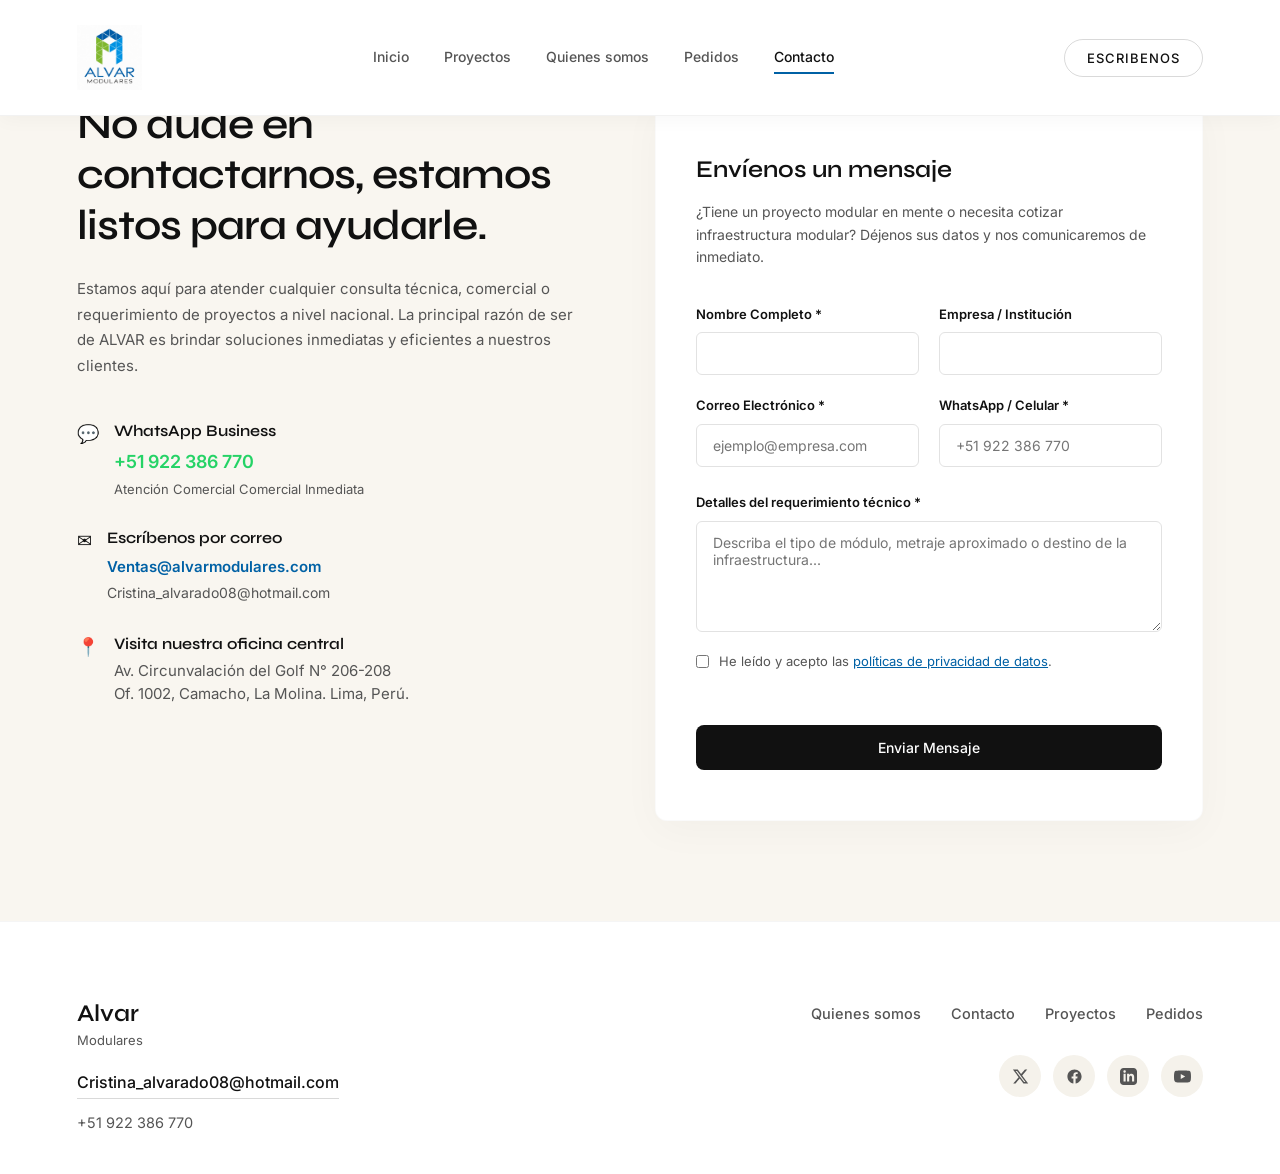
==== commit 7f87aa25: "Formulario de contacto blindado con validaciones avanzadas" ====
--- a/contacto.html
+++ b/contacto.html
@@ -28,9 +28,9 @@
             <span class="bar"></span>
         </button>
 
-        <div class="nav-cta">
-            <a href="tel:4362690" class="btn-call">contacto:</a>
-        </div>
+          <div class="nav-cta">
+             <a href="https://wa.me/51922386770?text=Hola%20ALVAR%20Modulares,%20deseo%20comunicarme%20con%20un%20asesor%20comercial." target="_blank" class="btn-call">Escribenos</a>
+          </div>
     </header>
 
     <main class="contact-main-wrapper" style="padding-top: 100px;">
